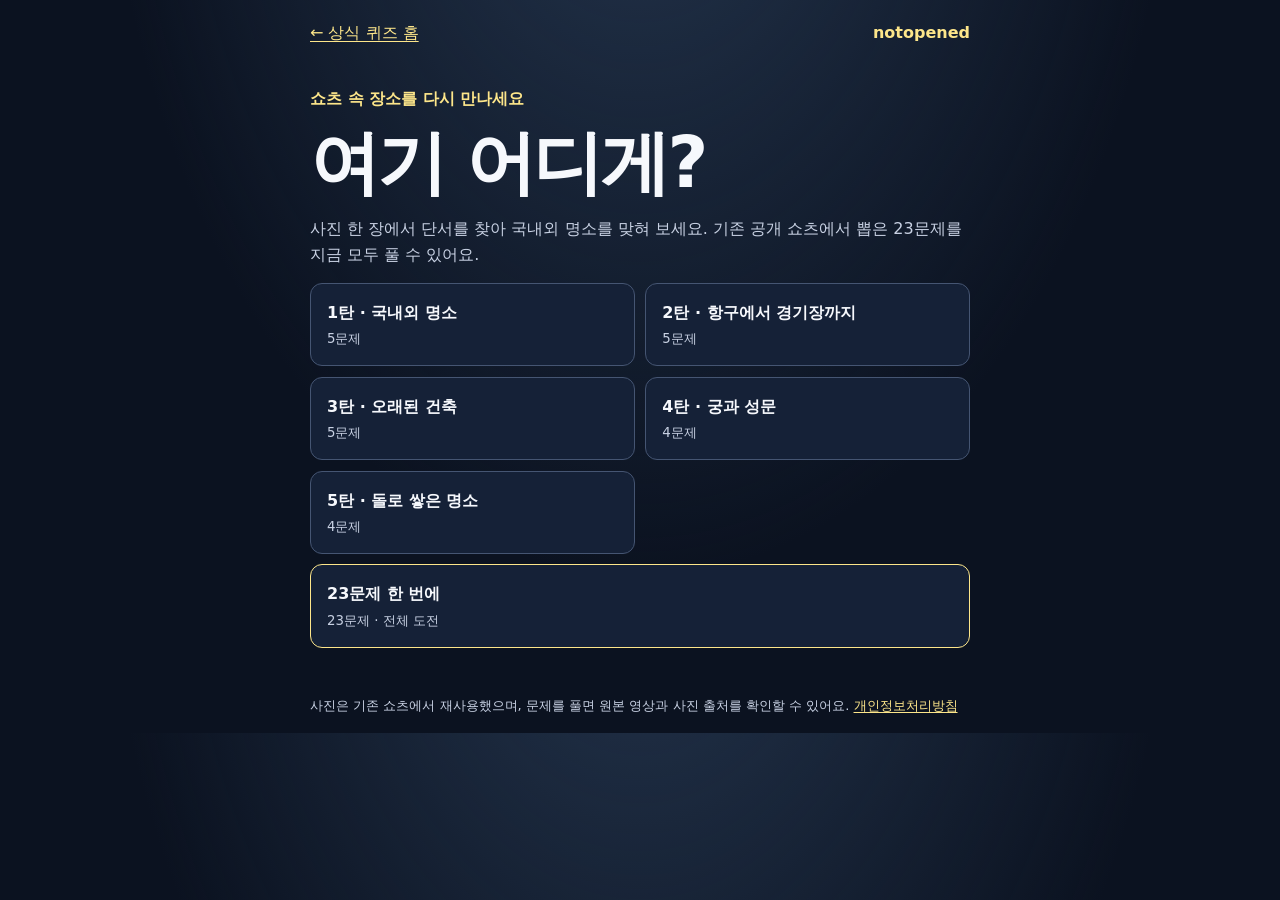
==== places/index.html @ b6e045a5 "feat(quiz): add 23 location questions from published Shorts" ====
<!doctype html><html lang="ko"><head><meta charset="utf-8"><meta name="viewport" content="width=device-width,initial-scale=1"><meta name="description" content="notopened 공개 쇼츠 속 장소 23곳. 사진의 단서만 보고 국내외 명소를 맞혀 보세요."><link rel="canonical" href="https://notopened.com/quiz/places/"><meta property="og:title" content="여기 어디게? | notopened"><meta property="og:description" content="기존 쇼츠에 나온 장소 23곳, 사진 한 장으로 도전!"><meta property="og:url" content="https://notopened.com/quiz/places/"><title>여기 어디게? 사진 퀴즈 23문제 | notopened</title><link rel="stylesheet" href="./places.css"><script src="./places.js" defer></script></head>
<body><header><a href="/quiz/">← 상식 퀴즈 홈</a><span>notopened</span></header>
<main><section id="choose"><p class="eyebrow">쇼츠 속 장소를 다시 만나세요</p><h1>여기 어디게?</h1><p class="lede">사진 한 장에서 단서를 찾아 국내외 명소를 맞혀 보세요. 기존 공개 쇼츠에서 뽑은 23문제를 지금 모두 풀 수 있어요.</p>
<div class="decks" aria-label="퀴즈 고르기"><button type="button" data-key="first"><strong>1탄 · 국내외 명소</strong><small>5문제</small></button><button type="button" data-key="second"><strong>2탄 · 항구에서 경기장까지</strong><small>5문제</small></button><button type="button" data-key="third"><strong>3탄 · 오래된 건축</strong><small>5문제</small></button><button type="button" data-key="fourth"><strong>4탄 · 궁과 성문</strong><small>4문제</small></button><button type="button" data-key="fifth"><strong>5탄 · 돌로 쌓은 명소</strong><small>4문제</small></button><button type="button" data-key="all"><strong>23문제 한 번에</strong><small>23문제 · 전체 도전</small></button></div><noscript>퀴즈를 풀려면 브라우저에서 자바스크립트를 켜 주세요.</noscript></section>
<section id="game" class="panel" hidden aria-label="장소 맞히기"><div class="meta"><span id="set-name"></span><span id="count"></span></div><progress id="progress" aria-label="퀴즈 진행"></progress><h2 id="prompt" tabindex="-1"></h2>
<figure><img id="photo" alt=""><figcaption>원본 쇼츠의 정답 공개 전 장면을 잘라 사용했어요.</figcaption></figure><div id="choices" class="answers" aria-label="정답 보기"></div>
<div id="feedback" hidden><p id="verdict" role="status"></p><p id="clue"></p><p id="credit" class="credit"></p><div class="row"><a id="short" target="_blank" rel="noopener noreferrer">원본 쇼츠 보기 ↗</a><button type="button" id="next">다음 문제</button></div></div>
<button type="button" id="back" class="quiet">다른 묶음 고르기</button></section>
<section id="result" class="panel" hidden><p class="eyebrow" id="result-name"></p><h2 id="score" tabindex="-1"></h2><p>같은 사진을 보고 친구는 몇 개 맞힐까요?</p><div class="row"><button type="button" id="again">다시 풀기</button><button type="button" id="more">다른 묶음 고르기</button><button type="button" id="share">도전 링크 공유</button></div><p id="shared" role="status"></p><input id="share-url" aria-label="도전 링크" readonly hidden></section></main>
<footer>사진은 기존 쇼츠에서 재사용했으며, 문제를 풀면 원본 영상과 사진 출처를 확인할 수 있어요. <a href="/quiz/privacy.html">개인정보처리방침</a></footer></body></html>
---- places/places.css ----
*{box-sizing:border-box}[hidden]{display:none!important}:root{color-scheme:dark;--bg:#0b1220;--card:#152137;--stroke:#455572;--text:#f6f8fc;--dim:#c8d1e3;--accent:#fde68a}body{margin:0;color:var(--text);background:radial-gradient(ellipse at 50% -40%,#263851,transparent 60%),var(--bg);font:1rem/1.58 system-ui,-apple-system,"Malgun Gothic",sans-serif}header,main,footer{width:min(100%,720px);margin:auto;padding:1rem clamp(16px,4vw,30px)}header{display:flex;justify-content:space-between;gap:1rem;padding-block:1.25rem}header span,.eyebrow{color:var(--accent);font-weight:750}a{color:var(--accent);text-underline-offset:.18em}h1,h2,p{margin:.3rem 0 .75rem}h1{font-size:clamp(2.5rem,9vw,4.4rem);letter-spacing:-.04em;line-height:1.15}h2{font-size:clamp(1.3rem,5vw,2rem);line-height:1.3;word-break:keep-all}.lede,footer,figcaption,.credit{color:var(--dim)}.decks,.answers{display:grid;grid-template-columns:repeat(2,minmax(0,1fr));gap:.65rem;margin-block:1rem}.decks button{text-align:left;padding:1rem;min-height:78px}.decks small{display:block;font-weight:400;color:var(--dim);margin-top:.2rem}.decks button:last-child{grid-column:1/-1;border-color:var(--accent)}button{border:1px solid var(--stroke);background:var(--card);border-radius:12px;padding:.7rem .85rem;min-height:44px;color:var(--text);font:inherit;font-weight:650;cursor:pointer;word-break:keep-all}button:hover:not(:disabled){border-color:var(--accent)}button:focus-visible,a:focus-visible{outline:2px solid var(--accent);outline-offset:3px}.panel{padding:clamp(14px,4vw,24px);border:1px solid var(--stroke);background:#101a2d;border-radius:20px}.meta,.row{display:flex;align-items:center;justify-content:space-between;gap:.65rem;flex-wrap:wrap}.meta{font-size:.9rem;color:var(--dim)}progress{width:100%;height:.65rem;accent-color:var(--accent);margin:.35rem 0 .9rem}figure{margin:.7rem 0}.panel img{display:block;width:100%;height:clamp(190px,68vw,355px);object-fit:contain;background:var(--bg);border:1px solid var(--stroke);border-radius:12px}figcaption,.credit,footer{font-size:.82rem}figcaption{margin-top:.3rem}button.correct{border:2px solid #75dfb6}button.incorrect{border:2px solid #ffaaa3}#verdict{font-weight:800}#next{background:var(--accent);color:#18212c}.quiet{margin-top:.8rem}.row{justify-content:flex-start}#share-url{width:100%;padding:.55rem;font:inherit}footer{overflow-wrap:anywhere} @media(max-width:405px){.answers,.decks{grid-template-columns:1fr}.decks button:last-child{grid-column:auto}}
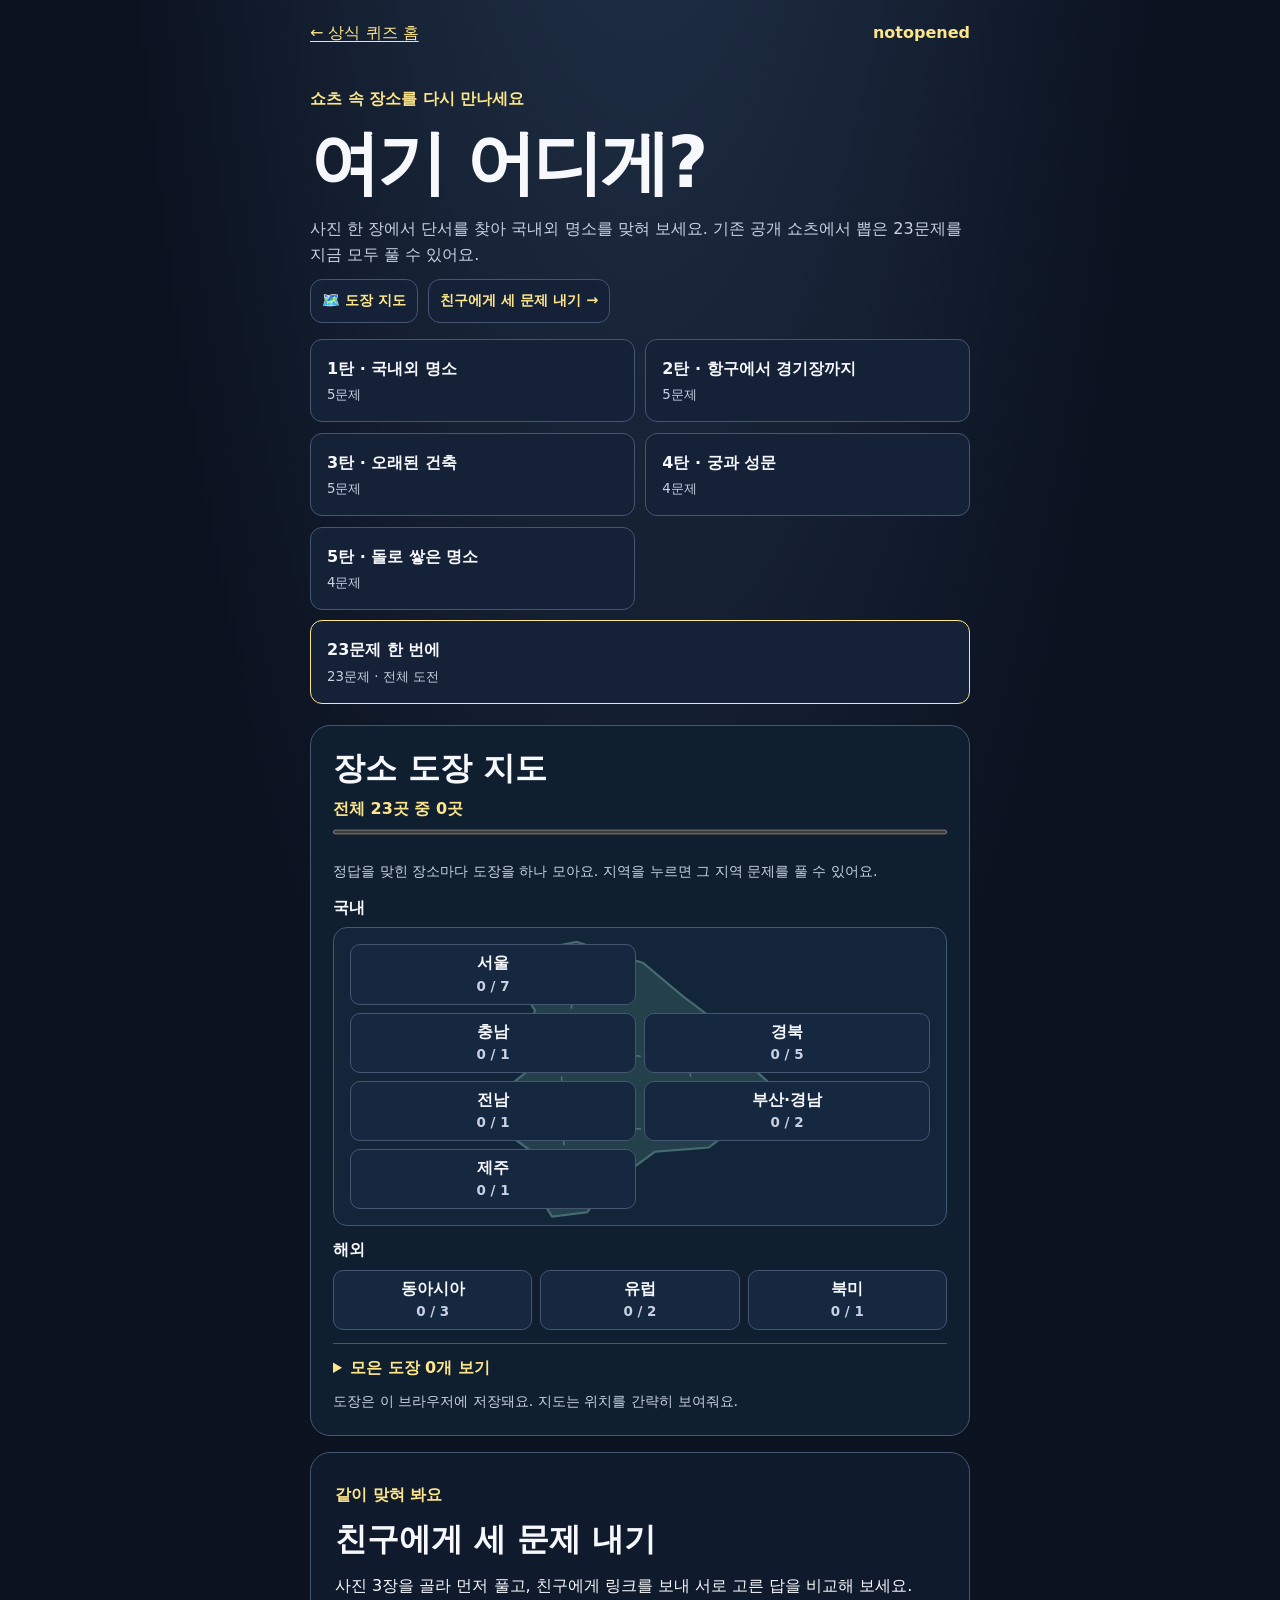
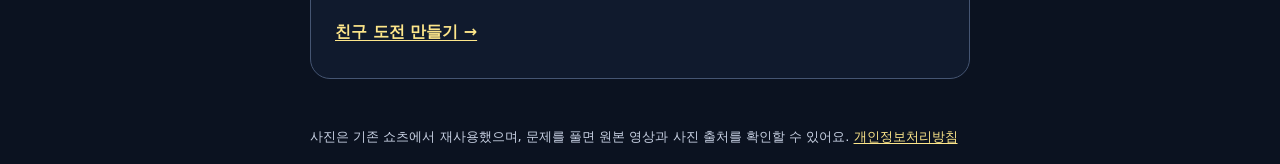
==== commit 3dcd7e56: "Add place quiz stamp map and three-photo friend challenges" ====
--- a/places/index.html
+++ b/places/index.html
@@ -1,10 +1,22 @@
-<!doctype html><html lang="ko"><head><meta charset="utf-8"><meta name="viewport" content="width=device-width,initial-scale=1"><meta name="description" content="notopened 공개 쇼츠 속 장소 23곳. 사진의 단서만 보고 국내외 명소를 맞혀 보세요."><link rel="canonical" href="https://notopened.com/quiz/places/"><meta property="og:title" content="여기 어디게? | notopened"><meta property="og:description" content="기존 쇼츠에 나온 장소 23곳, 사진 한 장으로 도전!"><meta property="og:url" content="https://notopened.com/quiz/places/"><title>여기 어디게? 사진 퀴즈 23문제 | notopened</title><link rel="stylesheet" href="./places.css"><script src="./places.js" defer></script></head>
+<!doctype html><html lang="ko"><head><meta charset="utf-8"><meta name="viewport" content="width=device-width,initial-scale=1"><meta name="description" content="notopened 공개 쇼츠 속 장소 23곳. 사진의 단서만 보고 국내외 명소를 맞혀 보세요."><link rel="canonical" href="https://notopened.com/quiz/places/"><meta property="og:title" content="여기 어디게? | notopened"><meta property="og:description" content="기존 쇼츠에 나온 장소 23곳, 사진 한 장으로 도전!"><meta property="og:url" content="https://notopened.com/quiz/places/"><title>여기 어디게? 사진 퀴즈 23문제 | notopened</title><link rel="stylesheet" href="./places.css?v=4"><link rel="stylesheet" href="./places-stamps.css?v=1"><script src="./items.js?v=1" defer></script><script src="./stamp-record.js?v=1" defer></script><script src="./places.js?v=4" defer></script><script src="./places-stamps.js?v=1" defer></script></head>
 <body><header><a href="/quiz/">← 상식 퀴즈 홈</a><span>notopened</span></header>
 <main><section id="choose"><p class="eyebrow">쇼츠 속 장소를 다시 만나세요</p><h1>여기 어디게?</h1><p class="lede">사진 한 장에서 단서를 찾아 국내외 명소를 맞혀 보세요. 기존 공개 쇼츠에서 뽑은 23문제를 지금 모두 풀 수 있어요.</p>
-<div class="decks" aria-label="퀴즈 고르기"><button type="button" data-key="first"><strong>1탄 · 국내외 명소</strong><small>5문제</small></button><button type="button" data-key="second"><strong>2탄 · 항구에서 경기장까지</strong><small>5문제</small></button><button type="button" data-key="third"><strong>3탄 · 오래된 건축</strong><small>5문제</small></button><button type="button" data-key="fourth"><strong>4탄 · 궁과 성문</strong><small>4문제</small></button><button type="button" data-key="fifth"><strong>5탄 · 돌로 쌓은 명소</strong><small>4문제</small></button><button type="button" data-key="all"><strong>23문제 한 번에</strong><small>23문제 · 전체 도전</small></button></div><noscript>퀴즈를 풀려면 브라우저에서 자바스크립트를 켜 주세요.</noscript></section>
+<nav class="place-quick-links" aria-label="장소 퀴즈 더 즐기기"><a href="#place-stamp-map">🗺️ 도장 지도</a><a href="./friend/">친구에게 세 문제 내기 →</a></nav>
+<section id="resume-card" aria-labelledby="resume-label" hidden>
+<h2 id="resume-label">풀던 퀴즈가 있어요</h2><p id="resume-info"></p>
+<div class="row"><button type="button" id="resume">이어 풀기</button><button type="button" id="restart">이 묶음 처음부터</button></div>
+</section>
+<div class="decks" aria-label="퀴즈 고르기"><button type="button" data-key="first"><strong>1탄 · 국내외 명소</strong><small>5문제</small></button><button type="button" data-key="second"><strong>2탄 · 항구에서 경기장까지</strong><small>5문제</small></button><button type="button" data-key="third"><strong>3탄 · 오래된 건축</strong><small>5문제</small></button><button type="button" data-key="fourth"><strong>4탄 · 궁과 성문</strong><small>4문제</small></button><button type="button" data-key="fifth"><strong>5탄 · 돌로 쌓은 명소</strong><small>4문제</small></button><button type="button" data-key="all"><strong>23문제 한 번에</strong><small>23문제 · 전체 도전</small></button></div><section class="panel place-friend-cta" aria-labelledby="place-friend-title">
+<p class="eyebrow">같이 맞혀 봐요</p><h2 id="place-friend-title">친구에게 세 문제 내기</h2>
+<p>사진 3장을 골라 먼저 풀고, 친구에게 링크를 보내 서로 고른 답을 비교해 보세요.</p><a href="./friend/">친구 도전 만들기 →</a>
+</section><noscript>퀴즈를 풀려면 브라우저에서 자바스크립트를 켜 주세요.</noscript></section>
 <section id="game" class="panel" hidden aria-label="장소 맞히기"><div class="meta"><span id="set-name"></span><span id="count"></span></div><progress id="progress" aria-label="퀴즈 진행"></progress><h2 id="prompt" tabindex="-1"></h2>
 <figure><img id="photo" alt=""><figcaption>원본 쇼츠의 정답 공개 전 장면을 잘라 사용했어요.</figcaption></figure><div id="choices" class="answers" aria-label="정답 보기"></div>
-<div id="feedback" hidden><p id="verdict" role="status"></p><p id="clue"></p><p id="credit" class="credit"></p><div class="row"><a id="short" target="_blank" rel="noopener noreferrer">원본 쇼츠 보기 ↗</a><button type="button" id="next">다음 문제</button></div></div>
+<div id="feedback" hidden><p id="verdict" role="status"></p><p id="clue"></p><p id="credit" class="credit"></p><div class="row"><a id="short" target="_blank" rel="noopener noreferrer">원본 쇼츠 보기 ↗</a>
+<section id="visit-note" aria-labelledby="visit-label" hidden>
+<h3 id="visit-label">방문 팁</h3><p id="visit-tip"></p><a id="visit-source" target="_blank" rel="noopener noreferrer"></a>
+<p class="visit-prompt"><strong id="visit-prompt"></strong><br>가본 분은 위 원본 쇼츠 댓글에 한 줄 남겨 주세요.</p>
+</section><button type="button" id="next">다음 문제</button></div></div>
 <button type="button" id="back" class="quiet">다른 묶음 고르기</button></section>
 <section id="result" class="panel" hidden><p class="eyebrow" id="result-name"></p><h2 id="score" tabindex="-1"></h2><p>같은 사진을 보고 친구는 몇 개 맞힐까요?</p><div class="row"><button type="button" id="again">다시 풀기</button><button type="button" id="more">다른 묶음 고르기</button><button type="button" id="share">도전 링크 공유</button></div><p id="shared" role="status"></p><input id="share-url" aria-label="도전 링크" readonly hidden></section></main>
 <footer>사진은 기존 쇼츠에서 재사용했으며, 문제를 풀면 원본 영상과 사진 출처를 확인할 수 있어요. <a href="/quiz/privacy.html">개인정보처리방침</a></footer></body></html>
--- a/places/places.css
+++ b/places/places.css
@@ -1 +1,16 @@
-*{box-sizing:border-box}[hidden]{display:none!important}:root{color-scheme:dark;--bg:#0b1220;--card:#152137;--stroke:#455572;--text:#f6f8fc;--dim:#c8d1e3;--accent:#fde68a}body{margin:0;color:var(--text);background:radial-gradient(ellipse at 50% -40%,#263851,transparent 60%),var(--bg);font:1rem/1.58 system-ui,-apple-system,"Malgun Gothic",sans-serif}header,main,footer{width:min(100%,720px);margin:auto;padding:1rem clamp(16px,4vw,30px)}header{display:flex;justify-content:space-between;gap:1rem;padding-block:1.25rem}header span,.eyebrow{color:var(--accent);font-weight:750}a{color:var(--accent);text-underline-offset:.18em}h1,h2,p{margin:.3rem 0 .75rem}h1{font-size:clamp(2.5rem,9vw,4.4rem);letter-spacing:-.04em;line-height:1.15}h2{font-size:clamp(1.3rem,5vw,2rem);line-height:1.3;word-break:keep-all}.lede,footer,figcaption,.credit{color:var(--dim)}.decks,.answers{display:grid;grid-template-columns:repeat(2,minmax(0,1fr));gap:.65rem;margin-block:1rem}.decks button{text-align:left;padding:1rem;min-height:78px}.decks small{display:block;font-weight:400;color:var(--dim);margin-top:.2rem}.decks button:last-child{grid-column:1/-1;border-color:var(--accent)}button{border:1px solid var(--stroke);background:var(--card);border-radius:12px;padding:.7rem .85rem;min-height:44px;color:var(--text);font:inherit;font-weight:650;cursor:pointer;word-break:keep-all}button:hover:not(:disabled){border-color:var(--accent)}button:focus-visible,a:focus-visible{outline:2px solid var(--accent);outline-offset:3px}.panel{padding:clamp(14px,4vw,24px);border:1px solid var(--stroke);background:#101a2d;border-radius:20px}.meta,.row{display:flex;align-items:center;justify-content:space-between;gap:.65rem;flex-wrap:wrap}.meta{font-size:.9rem;color:var(--dim)}progress{width:100%;height:.65rem;accent-color:var(--accent);margin:.35rem 0 .9rem}figure{margin:.7rem 0}.panel img{display:block;width:100%;height:clamp(190px,68vw,355px);object-fit:contain;background:var(--bg);border:1px solid var(--stroke);border-radius:12px}figcaption,.credit,footer{font-size:.82rem}figcaption{margin-top:.3rem}button.correct{border:2px solid #75dfb6}button.incorrect{border:2px solid #ffaaa3}#verdict{font-weight:800}#next{background:var(--accent);color:#18212c}.quiet{margin-top:.8rem}.row{justify-content:flex-start}#share-url{width:100%;padding:.55rem;font:inherit}footer{overflow-wrap:anywhere} @media(max-width:405px){.answers,.decks{grid-template-columns:1fr}.decks button:last-child{grid-column:auto}}+*{box-sizing:border-box}[hidden]{display:none!important}:root{color-scheme:dark;--bg:#0b1220;--card:#152137;--stroke:#455572;--text:#f6f8fc;--dim:#c8d1e3;--accent:#fde68a}body{margin:0;color:var(--text);background:radial-gradient(ellipse at 50% -40%,#263851,transparent 60%),var(--bg);font:1rem/1.58 system-ui,-apple-system,"Malgun Gothic",sans-serif}header,main,footer{width:min(100%,720px);margin:auto;padding:1rem clamp(16px,4vw,30px)}header{display:flex;justify-content:space-between;gap:1rem;padding-block:1.25rem}header span,.eyebrow{color:var(--accent);font-weight:750}a{color:var(--accent);text-underline-offset:.18em}h1,h2,p{margin:.3rem 0 .75rem}h1{font-size:clamp(2.5rem,9vw,4.4rem);letter-spacing:-.04em;line-height:1.15}h2{font-size:clamp(1.3rem,5vw,2rem);line-height:1.3;word-break:keep-all}.lede,footer,figcaption,.credit{color:var(--dim)}.decks,.answers{display:grid;grid-template-columns:repeat(2,minmax(0,1fr));gap:.65rem;margin-block:1rem}.decks button{text-align:left;padding:1rem;min-height:78px}.decks small{display:block;font-weight:400;color:var(--dim);margin-top:.2rem}.decks button:last-child{grid-column:1/-1;border-color:var(--accent)}button{border:1px solid var(--stroke);background:var(--card);border-radius:12px;padding:.7rem .85rem;min-height:44px;color:var(--text);font:inherit;font-weight:650;cursor:pointer;word-break:keep-all}button:hover:not(:disabled){border-color:var(--accent)}button:focus-visible,a:focus-visible{outline:2px solid var(--accent);outline-offset:3px}.panel{padding:clamp(14px,4vw,24px);border:1px solid var(--stroke);background:#101a2d;border-radius:20px}.meta,.row{display:flex;align-items:center;justify-content:space-between;gap:.65rem;flex-wrap:wrap}.meta{font-size:.9rem;color:var(--dim)}progress{width:100%;height:.65rem;accent-color:var(--accent);margin:.35rem 0 .9rem}figure{margin:.7rem 0}.panel img{display:block;width:100%;height:clamp(190px,68vw,355px);object-fit:contain;background:var(--bg);border:1px solid var(--stroke);border-radius:12px}figcaption,.credit,footer{font-size:.82rem}figcaption{margin-top:.3rem}button.correct{border:2px solid #75dfb6}button.incorrect{border:2px solid #ffaaa3}#verdict{font-weight:800}#next{background:var(--accent);color:#18212c}.quiet{margin-top:.8rem}.row{justify-content:flex-start}#share-url{width:100%;padding:.55rem;font:inherit}footer{overflow-wrap:anywhere} @media(max-width:405px){.answers,.decks{grid-template-columns:1fr}.decks button:last-child{grid-column:auto}}
+#resume-card{margin-top:1rem;padding:clamp(12px,4vw,20px);border:1px solid var(--stroke);background:#182640;border-radius:16px}
+#resume-label{font-size:1.12rem;margin:0 0 .3rem}
+#resume-info{color:var(--dim);margin:0 0 .65rem}
+#resume{background:var(--accent);color:#18212c}
+#restart{background:transparent}
+
+#visit-note{flex:0 0 100%;min-width:0;padding:.85rem 1rem;border:1px solid var(--stroke);border-radius:12px;background:#182640;overflow-wrap:break-word}
+#visit-label{margin:0 0 .3rem;font-size:1.05rem;color:var(--accent)}
+#visit-tip{margin:0 0 .35rem}
+#visit-source{font-size:.85rem}
+.visit-prompt{margin:.65rem 0 0;font-size:.94rem;color:var(--dim)}
+
+.place-friend-cta{margin-block:1rem}.place-friend-cta a{display:inline-flex;align-items:center;min-height:44px;font-weight:700}
+
+.place-quick-links{display:flex;flex-wrap:wrap;gap:.35rem .6rem;margin:.5rem 0 .75rem}.place-quick-links a{display:inline-flex;align-items:center;min-height:44px;padding:.35rem .7rem;border:1px solid var(--stroke);border-radius:12px;background:var(--card);font-size:.9rem;font-weight:700;text-decoration:none}.place-quick-links a:hover{border-color:var(--accent)}
--- a/places/places-stamps.css
+++ b/places/places-stamps.css
@@ -0,0 +1,32 @@
+.stamp-map{margin-top:1.3rem;padding:clamp(14px,4vw,22px);border:1px solid var(--stroke);background:#101f30;border-radius:20px}
+.stamp-map h2{margin:0 0 .4rem}
+.stamp-map h3{margin:.7rem 0 .45rem;font-size:1rem}
+.stamp-total{margin:0;color:var(--accent);font-weight:750}
+.stamp-lead,.stamp-footnote{color:var(--dim);font-size:.9rem}
+.stamp-footnote{margin:.65rem 0 0}
+.stamp-regions{display:grid;gap:.5rem}
+.stamp-regions-domestic{
+  grid-template-columns:repeat(2,minmax(0,1fr));
+  grid-template-areas:"seoul ." "chungnam gyeongbuk" "jeonnam southeast" "jeju .";
+  padding:clamp(.6rem,3vw,1rem);
+  border:1px solid #405873;border-radius:14px;
+  background:
+    url("data:image/svg+xml,%3Csvg xmlns='http://www.w3.org/2000/svg' viewBox='0 0 400 280'%3E%3Cpath fill='%2323404b' stroke='%23476b73' stroke-width='2' d='M72 27 140 13 203 33 240 64 264 82 285 113 322 146 332 177 292 186 265 207 214 211 181 235 136 227 111 239 98 211 79 197 102 170 70 154 100 130 88 100 101 78 85 53Z'/%3E%3Cpath fill='%2323404b' stroke='%23476b73' stroke-width='2' d='M108 258 141 247 160 255 150 268 117 272Z'/%3E%3Cpath fill='none' stroke='%234b747c' stroke-width='1.4' stroke-dasharray='5 5' d='M143 42 126 114 126 186 135 257M126 114 245 125 258 192M126 186 258 192'/%3E%3C/svg%3E") center/100% 100% no-repeat,#132639
+}
+.stamp-regions-overseas{grid-template-columns:repeat(3,minmax(0,1fr))}
+.stamp-region{min-width:0;padding:.5rem .35rem;line-height:1.3;background:#16283f;border-radius:10px}
+.stamp-region-name,.stamp-region-count{display:block}
+.stamp-region-count{font-size:.84rem;font-weight:600;margin-top:.24rem;color:var(--dim)}
+.stamp-region-done{border-color:#6ecba5;background:#173b37}
+.stamp-region-done .stamp-region-count,.stamp-awarded{color:#a5f0cc}
+.stamp-awarded{font-weight:700}
+.stamp-region[data-stamp-region=seoul]{grid-area:seoul}
+.stamp-region[data-stamp-region=chungnam]{grid-area:chungnam}
+.stamp-region[data-stamp-region=gyeongbuk]{grid-area:gyeongbuk}
+.stamp-region[data-stamp-region=jeonnam]{grid-area:jeonnam}
+.stamp-region[data-stamp-region=southeast]{grid-area:southeast}
+.stamp-region[data-stamp-region=jeju]{grid-area:jeju}
+.stamp-collected{margin-top:.85rem;padding-top:.65rem;border-top:1px solid var(--stroke)}
+.stamp-collected summary{cursor:pointer;color:var(--accent);font-weight:650}
+.stamp-collected summary:focus-visible{outline:2px solid var(--accent);outline-offset:3px}
+.stamp-collection-list{margin:.45rem 0 0;padding-inline-start:1.45rem;color:var(--dim)}
